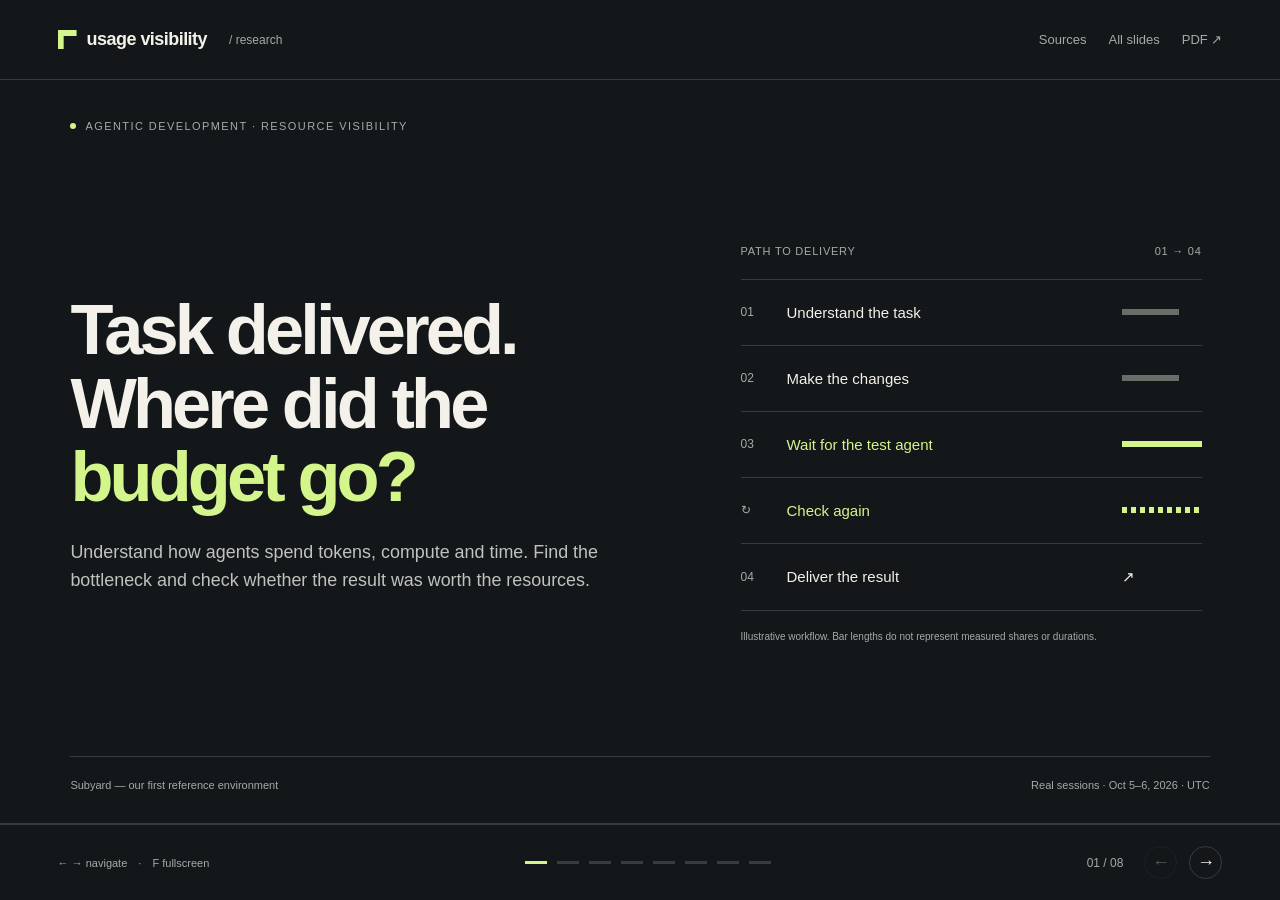
==== presentation1-intro/index.html @ 17b3fd94 "Clarify the project goal and link the intro presentation" ====
<!doctype html>
<html lang="en">
<head>
  <meta charset="utf-8">
  <meta name="viewport" content="width=device-width, initial-scale=1">
  <meta name="color-scheme" content="dark light">
  <meta name="description" content="Usage Visibility — understand resource use and bottlenecks in agent workflows. Real examples from Subyard sessions on October 5–6, 2026.">
  <title>Usage Visibility — where the work goes</title>
  <link rel="stylesheet" href="style.css">
  <script src="evidence.js" defer></script>
  <script src="presentation.js" defer></script>
</head>
<body>
  <header class="topbar">
    <a class="brand" href="#slide-1" aria-label="Usage Visibility, first slide"><span class="brand-mark" aria-hidden="true"></span>usage visibility<span class="brand-note">/ research</span></a>
    <nav aria-label="Presentation actions">
      <button id="sources-button" class="text-button">Sources</button>
      <button id="overview-button" class="text-button" aria-pressed="false">All slides</button>
      <button id="print-button" class="text-button" title="Print all slides or save them as PDF">PDF <span aria-hidden="true">↗</span></button>
    </nav>
  </header>

  <main id="deck" aria-label="Usage Visibility presentation">
    <section class="slide cover" id="slide-1" aria-labelledby="title-1">
      <div class="eyebrow"><span class="status-dot"></span> Agentic development · resource visibility</div>
      <div class="cover-grid">
        <div>
          <h1 id="title-1">Task delivered.<br>Where did the<br><em>budget go?</em></h1>
          <p class="lead">Understand how agents spend tokens, compute and time. Find the bottleneck and check whether the result was worth the resources.</p>
        </div>
        <div class="cover-visual" aria-label="Workflow diagram: work, waiting and repeated checks affect delivery">
          <div class="visual-heading"><span>Path to delivery</span><span>01 → 04</span></div>
          <div class="work-step"><span class="step-number">01</span><span>Understand the task</span><span class="step-line active-line"></span></div>
          <div class="work-step"><span class="step-number">02</span><span>Make the changes</span><span class="step-line active-line"></span></div>
          <div class="work-step waiting-step"><span class="step-number">03</span><span>Wait for the test agent</span><span class="step-line wait-line"></span></div>
          <div class="work-step repeat-step"><span class="step-number">↻</span><span>Check again</span><span class="step-line repeat-line"></span></div>
          <div class="work-step final-step"><span class="step-number">04</span><span>Deliver the result</span><span aria-hidden="true">↗</span></div>
          <p class="visual-caption">Illustrative workflow. Bar lengths do not represent measured shares or durations.</p>
        </div>
      </div>
      <div class="slide-bottom"><span>Subyard — our first reference environment</span><span>Real sessions · Oct 5–6, 2026 · UTC</span></div>
    </section>

    <section class="slide" id="slide-2" aria-labelledby="title-2">
      <div class="eyebrow">01 / the problem</div>
      <h2 id="title-2">The total hides<br><em>the bottleneck.</em></h2>
      <p class="lead">A token summary tells us how much was used. People need to know which step is slowing delivery and what they can change.</p>
      <div class="problem-grid">
        <div class="problem-item"><span class="large-index">01</span><h3>Expensive waiting</h3><p>The lead agent keeps calling its model while waiting for a smaller agent to finish.</p></div>
        <div class="problem-item"><span class="large-index">02</span><h3>Checks on repeat</h3><p>Tests run again. We need to see whether a change, failure or new requirement justified the next run.</p></div>
        <div class="problem-item"><span class="large-index">03</span><h3>Spend without an outcome</h3><p>High resource use alone says little about success. The task may still be unfinished.</p></div>
      </div>
      <div class="takeaway"><span>Our question</span><strong>What useful outcome did we pay for?</strong></div>
    </section>

    <section class="slide evidence-slide" id="slide-3" aria-labelledby="title-3">
      <div class="eyebrow">02 / session evidence · Subyard-2</div>
      <div class="evidence-grid">
        <div>
          <h2 id="title-3">The lead agent<br><em>returns to wait.</em></h2>
          <p class="lead">In one session, nearly half of the lead agent's recorded tokens belong to model responses that invoke waiting.</p>
          <p class="body-note">The same session delegates tests to <code>full_tests_luna</code>. The lead also waits for other agents, so these tokens cannot all be attributed to tests.</p>
        </div>
        <div class="stat-panel">
          <div class="big-stat"><span data-stat="wait-share">—</span><span class="stat-unit">%</span></div>
          <p class="stat-label">of lead-agent tokens are in responses invoking <code>wait_agent</code> / <code>sleep</code></p>
          <div class="share-bar" role="img" id="wait-bar" aria-label="Share of tokens associated with waiting"><span id="wait-fill"></span></div>
          <div class="bar-legend"><span><i class="legend-dot lime"></i> Waiting</span><span><i class="legend-dot muted"></i> Other steps</span></div>
          <dl class="stat-pair"><div><dt>wait_agent calls</dt><dd data-stat="wait-calls">—</dd></div><div><dt>Wait-associated tokens</dt><dd data-stat="wait-tokens">—</dd></div></dl>
        </div>
      </div>
      <div class="evidence-footnote"><span class="verified-label">From Codex logs</span><p>Input + output. 98.7% of input in these responses is cached. Token share is not cost share. The wait itself does not generate model tokens.</p><button class="source-link" data-open-sources>Methodology ↗</button></div>
    </section>

    <section class="slide" id="slide-4" aria-labelledby="title-4">
      <div class="eyebrow">03 / session evidence · test observer</div>
      <h2 id="title-4">One test observer.<br><em>Hundreds of polls.</em></h2>
      <p class="lead">Even a smaller agent can accumulate substantial usage by frequently checking a process and reporting back to the lead.</p>
      <div class="observer-grid">
        <div class="observer-metric"><span class="metric-number" data-stat="observer-polls">—</span><h3>process polls</h3><p><code>write_stdin</code> calls in the test session. Polling a running process is a separate action from launching tests.</p></div>
        <div class="observer-metric"><span class="metric-number" data-stat="observer-messages">—</span><h3>messages to the lead</h3><p><code>send_message</code> calls. Separate model steps add context and consume tokens.</p></div>
        <div class="observer-metric"><span class="metric-number" data-stat="test-runs">—</span><h3>package test runs</h3><p><code data-stat="test-label">—</code> in one session. Test filters differed; the need for each run requires review.</p></div>
      </div>
      <div class="takeaway"><span>Patterns to detect</span><strong>Frequent polling · redundant updates · reruns without a new reason</strong></div>
      <div class="small-source">Oct 5–6 · <code>full_tests_luna</code> · <button class="source-link" data-open-sources>Data and limitations ↗</button></div>
    </section>

    <section class="slide paper-slide" id="slide-5" aria-labelledby="title-5">
      <div class="eyebrow">04 / from observation to action</div>
      <h2 id="title-5">Spot the pattern.<br><em>Explain the cause.</em></h2>
      <div class="signal-table" role="table" aria-label="Signals, evidence and possible changes">
        <div class="signal-row table-head" role="row"><span role="columnheader">Signal</span><span role="columnheader">Evidence to check</span><span role="columnheader">Possible change</span></div>
        <div class="signal-row" role="row"><h3 role="cell">Waiting with an expensive model</h3><p role="cell">Repeated wait-invoking responses, agent role, context size and cached input.</p><p role="cell">Use completion events. Do independent work while tests run.</p></div>
        <div class="signal-row" role="row"><h3 role="cell">A test already passed</h3><p role="cell">The same check, code and environment, with a previous passing result.</p><p role="cell">Reuse the result when the relevant inputs have not changed.</p></div>
        <div class="signal-row" role="row"><h3 role="cell">Too much observation</h3><p role="cell">Polling and update frequency, new information between calls, time to delivery.</p><p role="cell">Increase the interval. Report state changes and completion.</p></div>
      </div>
      <p class="paper-note">A signal starts a review. A rerun after a code change, failure or flaky test may be justified.</p>
    </section>

    <section class="slide" id="slide-6" aria-labelledby="title-6">
      <div class="eyebrow">05 / metrics with clear meaning</div>
      <h2 id="title-6">One step.<br><em>Several dimensions.</em></h2>
      <div class="metrics-grid">
        <div><span class="metric-symbol">T</span><h3>Tokens</h3><p>Input, cached input and output separately. Model, agent role and specific step.</p></div>
        <div><span class="metric-symbol">$</span><h3>Cost</h3><p>Model pricing on the request date. Keep estimates separate from actual billing.</p></div>
        <div><span class="metric-symbol">↻</span><h3>Compute</h3><p>CPU, memory and test processes. Process elapsed time separately from CPU time.</p></div>
        <div><span class="metric-symbol">→</span><h3>Delivery</h3><p>Time to outcome, waits and blockers. Task success and the checks that confirm it.</p></div>
      </div>
      <div class="trace-line"><span>Task</span><b aria-hidden="true">→</b><span>Agent</span><b aria-hidden="true">→</b><span>Model step / tool</span><b aria-hidden="true">→</b><span class="trace-result">Usage + outcome</span></div>
      <p class="body-note">Cached tokens are part of input. Reasoning tokens are part of output. Avoid double counting and keep tokens separate from dollars.</p>
    </section>

    <section class="slide" id="slide-7" aria-labelledby="title-7">
      <div class="eyebrow">06 / project direction</div>
      <h2 id="title-7">Start with Subyard.<br><em>Reach other workflows.</em></h2>
      <div class="roadmap-grid">
        <article class="roadmap-item"><span class="phase-tag">Available in Subyard</span><h3>Logs and usage</h3><p>AI Observer collects Codex and Claude Code sessions. <code>yard usage</code> forwards requests to ccusage.</p><div class="phase-footer">A foundation for investigation</div></article>
        <article class="roadmap-item"><span class="phase-tag planned">Project goal</span><h3>Explain resource use</h3><p>Connect steps to tokens, processes, time and outcomes. Show where the bottleneck formed.</p><div class="phase-footer">Validate with real sessions</div></article>
        <article class="roadmap-item"><span class="phase-tag planned">Project goal</span><h3>Portable collection</h3><p>Standard devcontainers and other environments: Codex, Claude, OpenCode. Common metrics through adapters.</p><div class="phase-footer">Without requiring Subyard</div></article>
      </div>
      <p class="body-note">Subyard's current AI Observer file integration does not collect OpenCode or pi. Universal collection is a project requirement, not a shipped feature.</p>
    </section>

    <section class="slide closing-slide" id="slide-8" aria-labelledby="title-8">
      <div class="eyebrow">07 / why it matters</div>
      <h2 id="title-8">Less guesswork.<br><em>More useful work.</em></h2>
      <p class="lead">People should quickly see where the budget goes, why delivery is delayed and which change could improve the next run.</p>
      <div class="closing-questions"><p><span>01</span> What was delivered?</p><p><span>02</span> Where did resources go?</p><p><span>03</span> What should change?</p></div>
      <div class="slide-bottom"><span>Usage Visibility</span><button class="source-link" data-open-sources>Open sources and calculations ↗</button></div>
    </section>
  </main>

  <footer class="controls">
    <span class="keyboard-hint">← → navigate <span>·</span> F fullscreen</span>
    <div class="progress" id="progress" aria-label="Choose a slide"></div>
    <div class="pager"><span id="slide-counter" aria-live="polite" aria-atomic="true">01 / 08</span><button id="previous-button" aria-label="Previous slide">←</button><button id="next-button" aria-label="Next slide">→</button></div>
  </footer>

  <dialog id="sources-dialog" aria-labelledby="sources-title">
    <div class="dialog-heading"><h2 id="sources-title">Sources and calculations</h2><button id="close-sources" aria-label="Close sources">×</button></div>
    <p>Session snapshot for October 5–6, 2026, UTC. These are two related Codex logs from Yard: a case study, not statistics for all tasks.</p>
    <h3>01. Lead-agent waiting</h3>
    <p>Session <code data-stat="parent-id"></code>, model <code data-stat="parent-model"></code>. The test observer is child session <code data-stat="observer-id"></code>, model <code data-stat="observer-model"></code>.</p>
    <p>Sum <code>token_usage_record.payload.usage</code> by unique <code>response_id</code>. Numerator: responses whose tool calls are exclusively <code>wait_agent</code> or <code>sleep</code>. Denominator: all lead-agent responses in the period. Count input + output; do not add cached input or reasoning output a second time.</p>
    <dl class="source-totals"><div><dt>Wait-associated tokens</dt><dd data-stat="wait-tokens-exact"></dd></div><div><dt>All lead-agent tokens</dt><dd data-stat="parent-tokens-exact"></dd></div><div><dt>Cached input in wait responses</dt><dd data-stat="wait-cache-share"></dd></div></dl>
    <p>Wait-invoking responses may include reasoning. Waits relate to several agents. The share associates model responses with tool calls; it does not establish that all these tokens could be saved.</p>
    <p>During the test observer's lifetime (Oct 5, 20:02–Oct 6, 11:37 UTC), the lead spent about 5 hours 17 minutes in 466 <code>wait_agent</code> calls, or 33.9% of that interval. The <code>sleep</code> call is excluded from this duration. This is a time share, not a token share. The tool does not identify which agent was being awaited.</p>
    <h3>02. Test observation and reruns</h3>
    <p>In <code>full_tests_luna</code>, count <code>send_message</code> calls and <code>tools.write_stdin</code> calls inside execution. Count test launches only from literal <code>cmd</code> arguments to <code>tools.exec_command</code>, excluding quoted mentions and file reads.</p>
    <p id="test-method"></p>
    <p>Run counts do not establish waste. Code versions, environment and results must be compared before calling a run redundant. CPU use, dollar cost and potential savings were not measured in this snapshot.</p>
    <h3>03. Project brief and existing capabilities</h3>
    <ul><li><code>input/goal.md</code> — the Usage Visibility goal.</li><li><code>Subyard-4/src/docs/ai-observer.md</code> — Codex/Claude collection and its limitations.</li><li><code>Subyard-4/src/tests/yard-usage.sh</code> — ccusage argument forwarding.</li></ul>
    <p class="download-links"><a href="usage-visibility.pdf" download>Presentation PDF ↓</a><a href="evidence.json" download>Aggregates JSON ↓</a><a href="evidence.md" download>Methodology (.md) ↓</a></p>
  </dialog>
  <noscript><p class="noscript-note">All slides are available below. Enable JavaScript for navigation and statistics; calculations are available in evidence.json.</p></noscript>
</body>
</html>
---- presentation1-intro/style.css ----
:root{--bg:#141719;--ink:#f3f1e9;--muted:#a5aaa7;--line:#373c3c;--lime:#d4f58b;--paper:#efeee7;--dark:#232a25;font-family:Inter,"Segoe UI",Arial,sans-serif;color:var(--ink);background:var(--bg);font-synthesis:none}
*{box-sizing:border-box}body{margin:0}button,a{-webkit-tap-highlight-color:transparent}button{font:inherit;cursor:pointer}button:disabled{cursor:default;opacity:.3}a{color:inherit;text-decoration:none}button:focus-visible,a:focus-visible,summary:focus-visible{outline:2px solid var(--lime);outline-offset:5px}button{color:inherit}em{font-style:normal;color:var(--lime)}code{font-family:"SFMono-Regular",Consolas,monospace;font-size:.82em;overflow-wrap:anywhere}p{margin:0;line-height:1.6}h1,h2,h3{margin:0;font-weight:550}h1{font-size:clamp(42px,5.5vw,86px);line-height:1.04;letter-spacing:-.055em}h2{font-size:clamp(36px,4.15vw,64px);line-height:1.09;letter-spacing:-.045em}h3{font-size:22px;line-height:1.25;letter-spacing:-.02em}
.topbar{height:80px;display:flex;align-items:center;justify-content:space-between;padding:0 4.5vw;border-bottom:1px solid var(--line);gap:20px}.brand{font-size:18px;font-weight:600;letter-spacing:-.03em;display:flex;align-items:center;gap:10px;white-space:nowrap}.brand-mark{width:19px;height:19px;background:var(--lime);clip-path:polygon(0 0,100% 0,100% 32%,32% 32%,32% 100%,0 100%)}.brand-note{font-size:12px;color:var(--muted);font-weight:400;margin-left:12px;letter-spacing:0}.topbar nav{display:flex;gap:22px}.text-button{border:0;background:none;padding:9px 0;color:var(--muted);font-size:13px}.text-button:hover{color:var(--ink)}.text-button[aria-pressed=true]{color:var(--lime)}
.slide{position:relative;min-height:calc(100svh - 156px);padding:40px 5.5vw 32px;display:flex;flex-direction:column;justify-content:center;gap:24px;border-bottom:1px solid var(--line)}.js .slide{display:none}.js .slide.active{display:flex}.eyebrow{text-transform:uppercase;font-size:11px;letter-spacing:.13em;color:var(--muted);display:flex;align-items:center;gap:9px}.status-dot{width:6px;height:6px;border-radius:50%;background:var(--lime)}.lead{max-width:730px;font-size:clamp(16px,1.4vw,21px);color:#bfc3bd;line-height:1.55}.body-note{color:var(--muted);font-size:14px;max-width:840px}.slide-bottom{margin-top:auto;padding-top:22px;display:flex;justify-content:space-between;gap:18px;font-size:11px;color:var(--muted);border-top:1px solid var(--line)}.cover-grid{display:grid;grid-template-columns:1.2fr 1fr;gap:7vw;align-items:center;flex:1}.cover-grid .lead{max-width:570px;margin-top:26px}.cover-visual{padding:0 8px;max-width:510px}.visual-heading{display:flex;justify-content:space-between;font-size:11px;text-transform:uppercase;color:var(--muted);letter-spacing:.07em;padding-bottom:22px}.work-step{display:grid;grid-template-columns:32px 1fr 80px;gap:14px;align-items:center;border-top:1px solid var(--line);padding:24px 0;font-size:15px}.step-number{color:var(--muted);font-size:12px;font-variant-numeric:tabular-nums}.step-line{display:block;height:6px}.active-line{background:#666e68;width:72%}.wait-line{background:var(--lime);width:100%}.repeat-line{background:repeating-linear-gradient(90deg,var(--lime) 0,var(--lime) 5px,transparent 5px,transparent 9px);width:100%}.waiting-step,.repeat-step{color:var(--lime)}.final-step{color:var(--ink);border-bottom:1px solid var(--line)}.visual-caption{font-size:10px;color:var(--muted);padding-top:18px;line-height:1.5}
.problem-grid{display:grid;grid-template-columns:repeat(3,1fr);gap:4vw;padding:14px 0}.problem-item{border-top:1px solid var(--line);padding-top:18px}.large-index{display:block;color:var(--muted);font-size:13px;margin-bottom:20px}.problem-item h3{margin-bottom:13px}.problem-item p,.observer-metric p,.roadmap-item p,.metrics-grid p{color:var(--muted);font-size:15px;max-width:340px}.takeaway{display:flex;gap:24px;align-items:center;border-top:1px solid var(--line);padding-top:22px}.takeaway>span{color:var(--muted);font-size:11px;white-space:nowrap;text-transform:uppercase;letter-spacing:.06em}.takeaway strong{font-size:18px;font-weight:500;line-height:1.4}
.evidence-grid{display:grid;grid-template-columns:1.1fr 1fr;gap:6vw;align-items:center}.evidence-grid .lead{margin-top:25px}.evidence-grid .body-note{margin-top:20px}.stat-panel{border-left:1px solid var(--line);padding-left:4vw}.big-stat{font-size:clamp(80px,9.5vw,145px);letter-spacing:-.065em;line-height:1;color:var(--lime);font-variant-numeric:tabular-nums}.stat-unit{font-size:.45em;margin-left:6px}.stat-label{color:var(--muted);font-size:14px;max-width:330px;margin-top:14px}.share-bar{height:18px;background:#373e38;margin-top:30px;overflow:hidden}.share-bar>span{display:block;height:100%;background:var(--lime);width:0}.bar-legend{display:flex;gap:25px;color:var(--muted);font-size:11px;margin:12px 0 22px}.legend-dot{display:inline-block;width:7px;height:7px;margin-right:4px}.lime{background:var(--lime)}.muted{background:#535d54}.stat-pair{margin:0;display:grid;grid-template-columns:1fr 1fr;gap:20px;padding-top:20px;border-top:1px solid var(--line)}.stat-pair dt{font-size:11px;color:var(--muted);margin-bottom:7px}.stat-pair dd{font-size:24px;margin:0;letter-spacing:-.03em}.evidence-footnote{display:flex;gap:20px;align-items:center;border-top:1px solid var(--line);padding-top:22px;margin-top:15px}.verified-label{color:var(--lime);font-size:11px;white-space:nowrap}.evidence-footnote p{font-size:12px;color:var(--muted);flex:1}.source-link{border:0;background:none;padding:3px 0;color:var(--lime);font:inherit;font-size:12px;white-space:nowrap;text-align:left}.source-link:hover{text-decoration:underline}.observer-grid{display:grid;grid-template-columns:repeat(3,1fr);gap:4vw;margin:5px 0 10px}.observer-metric{border-top:1px solid var(--line);padding-top:24px}.metric-number{font-size:clamp(48px,5.8vw,84px);line-height:1;letter-spacing:-.05em;color:var(--lime)}.observer-metric h3{margin:18px 0 12px}.small-source{font-size:11px;color:var(--muted)}
.paper-slide{background:var(--paper);color:var(--dark)}.paper-slide em{color:#647943}.paper-slide .eyebrow{color:#656d62}.signal-table{margin-top:10px}.signal-row{display:grid;grid-template-columns:.85fr 1fr 1fr;gap:4vw;border-top:1px solid #c4c9be;padding:22px 0}.signal-row p{font-size:14px;color:#515b50}.signal-row h3{font-size:18px}.signal-row.table-head{padding:0 0 15px;border-top:0;color:#656d62;font-size:11px;text-transform:uppercase;letter-spacing:.08em}.paper-note{font-size:13px;color:#656d62}.metrics-grid{display:grid;grid-template-columns:repeat(4,1fr);gap:3vw;margin:8px 0}.metric-symbol{color:var(--lime);font-size:31px;font-weight:400;display:block;height:54px}.metrics-grid h3{margin-bottom:14px;font-size:20px}.metrics-grid p{font-size:14px}.trace-line{display:flex;align-items:center;gap:22px;padding:22px 0;border-top:1px solid var(--line);border-bottom:1px solid var(--line);font-size:14px}.trace-line b{color:var(--muted);font-weight:400}.trace-result{color:var(--lime)}.roadmap-grid{display:grid;grid-template-columns:repeat(3,1fr);gap:4vw;margin:12px 0}.roadmap-item{border-top:1px solid var(--line);padding-top:22px;display:flex;flex-direction:column}.phase-tag{font-size:10px;text-transform:uppercase;letter-spacing:.08em;color:var(--lime);margin-bottom:24px}.phase-tag.planned{color:var(--muted)}.roadmap-item h3{margin-bottom:14px}.phase-footer{font-size:11px;color:var(--muted);padding-top:24px;margin-top:auto}.closing-slide h2{font-size:clamp(44px,5.4vw,80px)}.closing-questions{display:flex;gap:4vw;margin:10px 0 20px}.closing-questions p{font-size:19px}.closing-questions span{font-size:11px;color:var(--lime);margin-right:10px}
.controls{height:76px;display:none;align-items:center;justify-content:space-between;gap:20px;padding:0 4.5vw;background:var(--bg);border-top:1px solid var(--line)}.js .controls{display:flex}.keyboard-hint{font-size:11px;color:var(--muted)}.keyboard-hint span{margin:0 8px}.progress{display:flex;gap:10px}.progress button{width:22px;height:20px;padding:7px 0;border:0;background:none;position:relative}.progress button::after{content:"";display:block;height:3px;background:var(--line)}.progress button[aria-current=true]::after{background:var(--lime)}.pager{display:flex;gap:12px;align-items:center}.pager>span{font-variant-numeric:tabular-nums;font-size:12px;color:var(--muted);margin-right:9px}.pager button{width:33px;height:33px;border:1px solid var(--line);background:none;font-size:18px;border-radius:50%}.pager button:hover:enabled{color:var(--lime);border-color:var(--lime)}
dialog{width:min(800px,calc(100% - 28px));max-height:85svh;background:#202523;color:var(--ink);border:1px solid #535d54;padding:32px;overflow:auto}dialog::backdrop{background:#000b;backdrop-filter:blur(5px)}.dialog-heading{display:flex;justify-content:space-between;gap:20px;align-items:center;margin-bottom:22px}.dialog-heading h2{font-size:27px;letter-spacing:-.03em}.dialog-heading button{font-size:28px;line-height:1;width:32px;height:32px;border:0;background:none}dialog h3{font-size:18px;margin:28px 0 12px}dialog p,dialog li{font-size:14px;color:#c1c8bf;margin-bottom:14px}dialog li{margin-bottom:7px}dialog code{color:var(--lime)}.source-totals{display:grid;grid-template-columns:repeat(3,1fr);gap:15px;padding:17px 0;border-block:1px solid var(--line)}.source-totals dt{font-size:11px;color:var(--muted)}.source-totals dd{margin:6px 0 0;font-size:18px}.download-links{display:flex;gap:24px;padding-top:20px}.download-links a{color:var(--lime);text-decoration:underline}.noscript-note{padding:20px;color:var(--lime)}
body.overview .slide{display:flex;min-height:auto;aspect-ratio:auto;padding-block:70px;border-bottom:1px solid var(--line)}body.overview .controls{position:sticky;bottom:0}body.overview .slide-bottom{margin-top:24px}
@media(min-width:1500px){.slide{padding-inline:max(5.5vw,calc((100vw - 1380px)/2));gap:30px}.cover-grid{gap:70px}.topbar,.controls{padding-inline:max(4.5vw,calc((100vw - 1420px)/2))}}
@media(max-width:950px){.brand-note{display:none}.slide{padding:34px 5vw;gap:22px}.cover-grid{gap:35px}.work-step{grid-template-columns:24px 1fr 45px;font-size:13px;gap:9px;padding:20px 0}.stat-pair{gap:10px}.takeaway{gap:16px}.keyboard-hint{display:none}.controls{justify-content:center}.progress{margin-right:auto}.evidence-grid{gap:30px}.source-totals{grid-template-columns:1fr}.closing-questions{gap:24px;flex-wrap:wrap}.closing-questions p{font-size:16px}}
@media(max-width:650px){.topbar{height:68px;padding-inline:20px}.brand{font-size:15px;gap:7px}.brand-mark{width:15px;height:15px}.topbar nav{gap:13px}.text-button{font-size:11px}#overview-button{display:none}.slide{min-height:calc(100svh - 132px);padding:30px 23px;gap:24px}h1{font-size:48px}h2{font-size:36px}.cover-grid,.evidence-grid{grid-template-columns:1fr;gap:32px}.cover-grid .lead{margin-top:22px}.cover-visual{padding:0;max-width:none}.work-step{padding:12px 0;grid-template-columns:24px 1fr 85px}.visual-heading{padding-bottom:12px}.visual-caption{padding-top:10px}.slide-bottom{font-size:10px;flex-wrap:wrap;padding-top:18px}.problem-grid,.observer-grid,.roadmap-grid{grid-template-columns:1fr;gap:22px}.large-index{display:inline;float:left;margin-right:17px;margin-top:3px}.problem-item h3{margin-bottom:9px}.problem-item p{max-width:none}.problem-grid{padding:0}.takeaway{display:block}.takeaway>span{display:block;margin-bottom:8px}.takeaway strong{font-size:17px}.stat-panel{border-left:0;padding-left:0;border-top:1px solid var(--line);padding-top:23px}.big-stat{font-size:90px}.stat-label{max-width:none}.evidence-footnote{flex-wrap:wrap;gap:10px}.evidence-footnote p{min-width:100%}.share-bar{margin-top:20px}.observer-metric{padding-top:18px}.metric-number{font-size:53px;float:left;min-width:100px;padding-right:20px}.observer-metric h3{font-size:19px;margin:0 0 9px}.observer-metric p{max-width:none}.signal-row{grid-template-columns:1fr;gap:12px;padding:20px 0}.signal-row.table-head{display:none}.signal-row p:nth-child(3)::before{content:"Possible change: ";font-weight:600}.metrics-grid{grid-template-columns:1fr 1fr;gap:28px}.trace-line{gap:12px;flex-wrap:wrap;font-size:12px}.roadmap-item .phase-tag{margin-bottom:15px}.phase-footer{padding-top:15px}.closing-slide h2{font-size:43px}.closing-questions{display:block}.closing-questions p{margin-top:15px}.controls{height:64px;padding:0 20px;gap:10px}.progress{gap:5px}.progress button{width:13px}.pager{gap:7px}.pager>span{margin-right:3px;font-size:11px}.pager button{width:30px;height:30px}dialog{padding:23px}.dialog-heading h2{font-size:24px}.download-links{flex-direction:column;gap:12px}body.overview .slide{padding-block:40px}}
@media(prefers-reduced-motion:no-preference){.share-bar>span{transition:width .5s ease}.js .slide.active{animation:appear .22s ease}@keyframes appear{from{opacity:.5;transform:translateY(5px)}to{opacity:1;transform:translateY(0)}}}
@media print{@page{size:A4 landscape;margin:0}:root{--bg:#141719;print-color-adjust:exact;-webkit-print-color-adjust:exact}body{background:var(--bg)}.topbar,.controls,dialog,.noscript-note,.source-link{display:none!important}.js .slide,.js .slide.active,body.overview .slide{display:flex!important;width:297mm;height:210mm;min-height:0;break-after:page;break-inside:avoid;padding:16mm 20mm;gap:7mm;border:0;animation:none}.slide:last-child{break-after:auto}h1{font-size:58pt}h2{font-size:42pt}.closing-slide h2{font-size:50pt}.lead{font-size:15pt}.body-note{font-size:10pt}.cover-grid{gap:15mm}.problem-grid,.observer-grid,.roadmap-grid{gap:12mm}.stat-panel{padding-left:12mm}.big-stat{font-size:94pt}.slide-bottom{font-size:8pt}.metric-number{font-size:56pt}.signal-row{padding:6mm 0;gap:12mm}.signal-row p{font-size:10pt}.metrics-grid p{font-size:10pt}.closing-questions p{font-size:14pt}.stat-pair dd{font-size:20pt}.evidence-footnote p{font-size:9pt}}
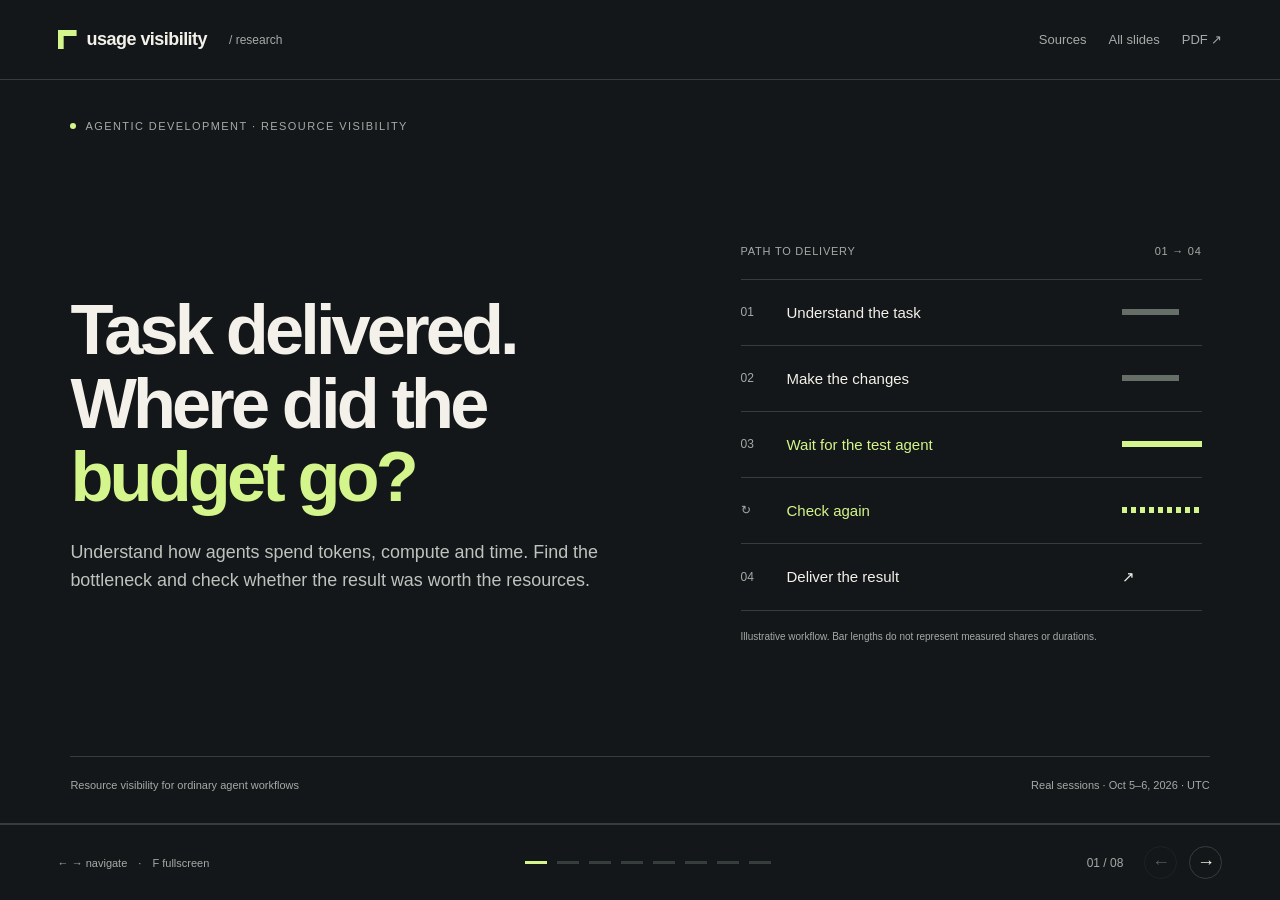
==== commit 551f4295: "Keep detailed evidence local and publish aggregate metrics" ====
--- a/presentation1-intro/index.html
+++ b/presentation1-intro/index.html
@@ -7,7 +7,7 @@
   <meta name="description" content="Usage Visibility — understand resource use and bottlenecks in agent workflows. Real examples from Subyard sessions on October 5–6, 2026.">
   <title>Usage Visibility — where the work goes</title>
   <link rel="stylesheet" href="style.css">
-  <script src="evidence.js" defer></script>
+  <script src="data.js" defer></script>
   <script src="presentation.js" defer></script>
 </head>
 <body>
@@ -38,7 +38,7 @@
           <p class="visual-caption">Illustrative workflow. Bar lengths do not represent measured shares or durations.</p>
         </div>
       </div>
-      <div class="slide-bottom"><span>Subyard — our first reference environment</span><span>Real sessions · Oct 5–6, 2026 · UTC</span></div>
+      <div class="slide-bottom"><span>Resource visibility for ordinary agent workflows</span><span>Real sessions · Oct 5–6, 2026 · UTC</span></div>
     </section>
 
     <section class="slide" id="slide-2" aria-labelledby="title-2">
@@ -50,39 +50,39 @@
         <div class="problem-item"><span class="large-index">02</span><h3>Checks on repeat</h3><p>Tests run again. We need to see whether a change, failure or new requirement justified the next run.</p></div>
         <div class="problem-item"><span class="large-index">03</span><h3>Spend without an outcome</h3><p>High resource use alone says little about success. The task may still be unfinished.</p></div>
       </div>
-      <div class="takeaway"><span>Our question</span><strong>What useful outcome did we pay for?</strong></div>
+      <div class="takeaway"><span>Oct 5–6 snapshot</span><strong><span data-stat="cohort-tokens">—</span> tokens across <span data-stat="cohort-sessions">—</span> sessions · <span data-stat="cohort-wait-tokens">—</span> in wait-invoking responses</strong></div>
     </section>
 
     <section class="slide evidence-slide" id="slide-3" aria-labelledby="title-3">
-      <div class="eyebrow">02 / session evidence · Subyard-2</div>
+      <div class="eyebrow">02 / session evidence · largest agent family</div>
       <div class="evidence-grid">
         <div>
-          <h2 id="title-3">The lead agent<br><em>returns to wait.</em></h2>
-          <p class="lead">In one session, nearly half of the lead agent's recorded tokens belong to model responses that invoke waiting.</p>
-          <p class="body-note">The same session delegates tests to <code>full_tests_luna</code>. The lead also waits for other agents, so these tokens cannot all be attributed to tests.</p>
+          <h2 id="title-3">One workflow.<br><em>Over a billion tokens.</em></h2>
+          <p class="lead"><span data-stat="family-wait-share">—</span>% of this family's recorded tokens belong to responses invoking wait tools. That is <span data-stat="family-wait-tokens">—</span> tokens around waiting.</p>
+          <p class="body-note">This covers the lead and its connected subagents in the selected workspace. It includes agent waits, sleep calls and continuations of running tools; it does not attribute every wait to one test agent.</p>
         </div>
         <div class="stat-panel">
-          <div class="big-stat"><span data-stat="wait-share">—</span><span class="stat-unit">%</span></div>
-          <p class="stat-label">of lead-agent tokens are in responses invoking <code>wait_agent</code> / <code>sleep</code></p>
+          <div class="big-stat"><span data-stat="family-billions">—</span><span class="stat-unit">B</span></div>
+          <p class="stat-label">tokens in one lead-agent family</p>
           <div class="share-bar" role="img" id="wait-bar" aria-label="Share of tokens associated with waiting"><span id="wait-fill"></span></div>
           <div class="bar-legend"><span><i class="legend-dot lime"></i> Waiting</span><span><i class="legend-dot muted"></i> Other steps</span></div>
-          <dl class="stat-pair"><div><dt>wait_agent calls</dt><dd data-stat="wait-calls">—</dd></div><div><dt>Wait-associated tokens</dt><dd data-stat="wait-tokens">—</dd></div></dl>
+          <dl class="stat-pair"><div><dt>Wait-associated tokens</dt><dd data-stat="family-wait-tokens">—</dd></div><div><dt>Connected sessions</dt><dd data-stat="family-sessions">—</dd></div></dl>
         </div>
       </div>
-      <div class="evidence-footnote"><span class="verified-label">From Codex logs</span><p>Input + output. 98.7% of input in these responses is cached. Token share is not cost share. The wait itself does not generate model tokens.</p><button class="source-link" data-open-sources>Methodology ↗</button></div>
+      <div class="evidence-footnote"><span class="verified-label">From Codex logs</span><p>Input + output, including cached input. Most input is cached. Token share is not cost share. The wait itself does not generate model tokens.</p><button class="source-link" data-open-sources>Methodology ↗</button></div>
     </section>
 
     <section class="slide" id="slide-4" aria-labelledby="title-4">
-      <div class="eyebrow">03 / session evidence · test observer</div>
-      <h2 id="title-4">One test observer.<br><em>Hundreds of polls.</em></h2>
-      <p class="lead">Even a smaller agent can accumulate substantial usage by frequently checking a process and reporting back to the lead.</p>
+      <div class="eyebrow">03 / session evidence · remote-check agent</div>
+      <h2 id="title-4">One check agent.<br><em>300 million tokens.</em></h2>
+      <p class="lead"><span data-stat="observer-observation-share">—</span>% of this agent's <span data-stat="observer-total-tokens">—</span> tokens belong to responses that only invoke waits, process polls or coordination messages.</p>
       <div class="observer-grid">
-        <div class="observer-metric"><span class="metric-number" data-stat="observer-polls">—</span><h3>process polls</h3><p><code>write_stdin</code> calls in the test session. Polling a running process is a separate action from launching tests.</p></div>
-        <div class="observer-metric"><span class="metric-number" data-stat="observer-messages">—</span><h3>messages to the lead</h3><p><code>send_message</code> calls. Separate model steps add context and consume tokens.</p></div>
-        <div class="observer-metric"><span class="metric-number" data-stat="test-runs">—</span><h3>package test runs</h3><p><code data-stat="test-label">—</code> in one session. Test filters differed; the need for each run requires review.</p></div>
+        <div class="observer-metric"><span class="metric-number" data-stat="observer-observation-tokens">—</span><h3>tokens around observation</h3><p>Waits, direct polls and coordination messages. These responses may include useful analysis; the total is a signal to investigate.</p></div>
+        <div class="observer-metric"><span class="metric-number" data-stat="observer-tool-waits">—</span><h3>tool-wait continuations</h3><p><code>wait</code> resumes a yielded execution. Another <span data-stat="observer-polls">—</span> responses each invoke one direct process poll.</p></div>
+        <div class="observer-metric"><span class="metric-number" data-stat="observer-messages">—</span><h3>coordination messages</h3><p><code>send_message</code> replies account for <span data-stat="observer-status-tokens">—</span> tokens. Compare their frequency with new information and outcomes.</p></div>
       </div>
       <div class="takeaway"><span>Patterns to detect</span><strong>Frequent polling · redundant updates · reruns without a new reason</strong></div>
-      <div class="small-source">Oct 5–6 · <code>full_tests_luna</code> · <button class="source-link" data-open-sources>Data and limitations ↗</button></div>
+      <div class="small-source">Oct 6 · remote-check agent · <button class="source-link" data-open-sources>Data and limitations ↗</button></div>
     </section>
 
     <section class="slide paper-slide" id="slide-5" aria-labelledby="title-5">
@@ -111,14 +111,14 @@
     </section>
 
     <section class="slide" id="slide-7" aria-labelledby="title-7">
-      <div class="eyebrow">06 / project direction</div>
-      <h2 id="title-7">Start with Subyard.<br><em>Reach other workflows.</em></h2>
+      <div class="eyebrow">06 / designed for ordinary agent workflows</div>
+      <h2 id="title-7">Everyday agent tools.<br><em>A shared view of resources.</em></h2>
       <div class="roadmap-grid">
-        <article class="roadmap-item"><span class="phase-tag">Available in Subyard</span><h3>Logs and usage</h3><p>AI Observer collects Codex and Claude Code sessions. <code>yard usage</code> forwards requests to ccusage.</p><div class="phase-footer">A foundation for investigation</div></article>
-        <article class="roadmap-item"><span class="phase-tag planned">Project goal</span><h3>Explain resource use</h3><p>Connect steps to tokens, processes, time and outcomes. Show where the bottleneck formed.</p><div class="phase-footer">Validate with real sessions</div></article>
-        <article class="roadmap-item"><span class="phase-tag planned">Project goal</span><h3>Portable collection</h3><p>Standard devcontainers and other environments: Codex, Claude, OpenCode. Common metrics through adapters.</p><div class="phase-footer">Without requiring Subyard</div></article>
+        <article class="roadmap-item"><span class="phase-tag planned">Project goal</span><h3>Common agent tools</h3><p>Codex, Claude Code and OpenCode. Evaluate adapters to their logs, usage records and tool events.</p><div class="phase-footer">Follow the tools people already use</div></article>
+        <article class="roadmap-item"><span class="phase-tag planned">Project goal</span><h3>Ordinary environments</h3><p>Local repositories, terminal sessions and standard devcontainers. Collect resource use where the work happens.</p><div class="phase-footer">Work without Subyard</div></article>
+        <article class="roadmap-item"><span class="phase-tag planned">Project goal</span><h3>Comparable metrics</h3><p>Connect steps to tokens, compute, time and outcomes. Make bottlenecks understandable across workflows.</p><div class="phase-footer">Simple, clear and reliable</div></article>
       </div>
-      <p class="body-note">Subyard's current AI Observer file integration does not collect OpenCode or pi. Universal collection is a project requirement, not a shipped feature.</p>
+      <p class="body-note">This is a general solution for most ordinary agent workflows. Subyard is one reference environment and a source of examples; the intended solution works independently of it.</p>
     </section>
 
     <section class="slide closing-slide" id="slide-8" aria-labelledby="title-8">
@@ -138,21 +138,21 @@
 
   <dialog id="sources-dialog" aria-labelledby="sources-title">
     <div class="dialog-heading"><h2 id="sources-title">Sources and calculations</h2><button id="close-sources" aria-label="Close sources">×</button></div>
-    <p>Session snapshot for October 5–6, 2026, UTC. These are two related Codex logs from Yard: a case study, not statistics for all tasks.</p>
-    <h3>01. Lead-agent waiting</h3>
-    <p>Session <code data-stat="parent-id"></code>, model <code data-stat="parent-model"></code>. The test observer is child session <code data-stat="observer-id"></code>, model <code data-stat="observer-model"></code>.</p>
-    <p>Sum <code>token_usage_record.payload.usage</code> by unique <code>response_id</code>. Numerator: responses whose tool calls are exclusively <code>wait_agent</code> or <code>sleep</code>. Denominator: all lead-agent responses in the period. Count input + output; do not add cached input or reasoning output a second time.</p>
-    <dl class="source-totals"><div><dt>Wait-associated tokens</dt><dd data-stat="wait-tokens-exact"></dd></div><div><dt>All lead-agent tokens</dt><dd data-stat="parent-tokens-exact"></dd></div><div><dt>Cached input in wait responses</dt><dd data-stat="wait-cache-share"></dd></div></dl>
-    <p>Wait-invoking responses may include reasoning. Waits relate to several agents. The share associates model responses with tool calls; it does not establish that all these tokens could be saved.</p>
-    <p>During the test observer's lifetime (Oct 5, 20:02–Oct 6, 11:37 UTC), the lead spent about 5 hours 17 minutes in 466 <code>wait_agent</code> calls, or 33.9% of that interval. The <code>sleep</code> call is excluded from this duration. This is a time share, not a token share. The tool does not identify which agent was being awaited.</p>
-    <h3>02. Test observation and reruns</h3>
-    <p>In <code>full_tests_luna</code>, count <code>send_message</code> calls and <code>tools.write_stdin</code> calls inside execution. Count test launches only from literal <code>cmd</code> arguments to <code>tools.exec_command</code>, excluding quoted mentions and file reads.</p>
-    <p id="test-method"></p>
-    <p>Run counts do not establish waste. Code versions, environment and results must be compared before calling a run redundant. CPU use, dollar cost and potential savings were not measured in this snapshot.</p>
+    <p>Locally available Subyard Codex logs for October 5–6, 2026, frozen at October 6, 23:27:43 UTC. Includes active records from older sessions. Other providers and unrelated workspaces are outside this snapshot.</p>
+    <h3>01. Scale and the largest connected family</h3>
+    <dl class="source-totals"><div><dt>Tokens across 179 sessions</dt><dd data-stat="cohort-tokens-exact"></dd></div><div><dt>Wait-associated tokens</dt><dd data-stat="cohort-wait-tokens-exact"></dd></div><div><dt>Largest family, 20 sessions</dt><dd data-stat="family-tokens-exact"></dd></div></dl>
+    <p>The lead and 19 selected descendants used <span data-stat="family-tokens-exact"></span> tokens; <span data-stat="family-wait-tokens-exact"></span> (<span data-stat="family-wait-share"></span>%) belong to wait-invoking responses. Only aggregate metrics are published; session identifiers and source locations remain in the local audit.</p>
+    <p>Sum <code>token_usage_record.payload.usage</code> by unique thread and <code>response_id</code>. Wait numerator: responses whose tool calls are exclusively <code>wait_agent</code>, <code>sleep</code> or <code>wait</code>. Denominator: all responses in the same scope and time slice. Count input + output; cached input and reasoning output are included subsets.</p>
+    <p><code>wait</code> continues a yielded tool execution. It is distinct from waiting for a child via <code>wait_agent</code> or sleeping. The model response invokes the wait; the blocked time itself does not generate model tokens. These totals do not establish avoidable cost.</p>
+    <h3>02. One remote-check agent</h3>
+    <p>A remote-check agent in this family recorded <span data-stat="observer-total-tokens-exact"></span> tokens. Observation-associated usage: <span data-stat="observer-observation-tokens-exact"></span> (<span data-stat="observer-observation-share"></span>%).</p>
+    <dl class="source-totals"><div><dt>Tool-wait responses</dt><dd data-stat="observer-wait-tokens-exact"></dd></div><div><dt>Direct-poll responses</dt><dd data-stat="observer-poll-tokens-exact"></dd></div><div><dt>Coordination messages</dt><dd data-stat="observer-status-tokens-exact"></dd></div></dl>
+    <p>These are disjoint response categories: 1,051 <code>wait</code> continuations; 162 responses invoking one direct <code>write_stdin</code> poll with empty input and a literal process ID, without loops or callbacks; and 345 <code>send_message</code> replies (343 to the lead, two to a peer). Mixed execution bodies are excluded from the direct-poll category.</p>
+    <p>Responses can include useful analysis, and messages can carry findings. The share is an attribution signal, not proof that all observation is waste. CPU use, dollar cost, task success and potential savings were not measured. Repeated tests still require comparison of code, environment and results.</p>
     <h3>03. Project brief and existing capabilities</h3>
-    <ul><li><code>input/goal.md</code> — the Usage Visibility goal.</li><li><code>Subyard-4/src/docs/ai-observer.md</code> — Codex/Claude collection and its limitations.</li><li><code>Subyard-4/src/tests/yard-usage.sh</code> — ccusage argument forwarding.</li></ul>
-    <p class="download-links"><a href="usage-visibility.pdf" download>Presentation PDF ↓</a><a href="evidence.json" download>Aggregates JSON ↓</a><a href="evidence.md" download>Methodology (.md) ↓</a></p>
+    <ul><li><code>input/goal.md</code> — the Usage Visibility goal.</li><li>Subyard's AI Observer documentation — Codex/Claude collection and its limitations.</li><li>Subyard's usage command tests — ccusage argument forwarding.</li></ul>
+    <p class="download-links"><a href="usage-visibility.pdf" download>Presentation PDF ↓</a><a href="data.json" download>Aggregates JSON ↓</a><a href="evidence.md" download>Methodology (.md) ↓</a></p>
   </dialog>
-  <noscript><p class="noscript-note">All slides are available below. Enable JavaScript for navigation and statistics; calculations are available in evidence.json.</p></noscript>
+  <noscript><p class="noscript-note">All slides are available below. Enable JavaScript for navigation and statistics; calculations are available in data.json.</p></noscript>
 </body>
 </html>
